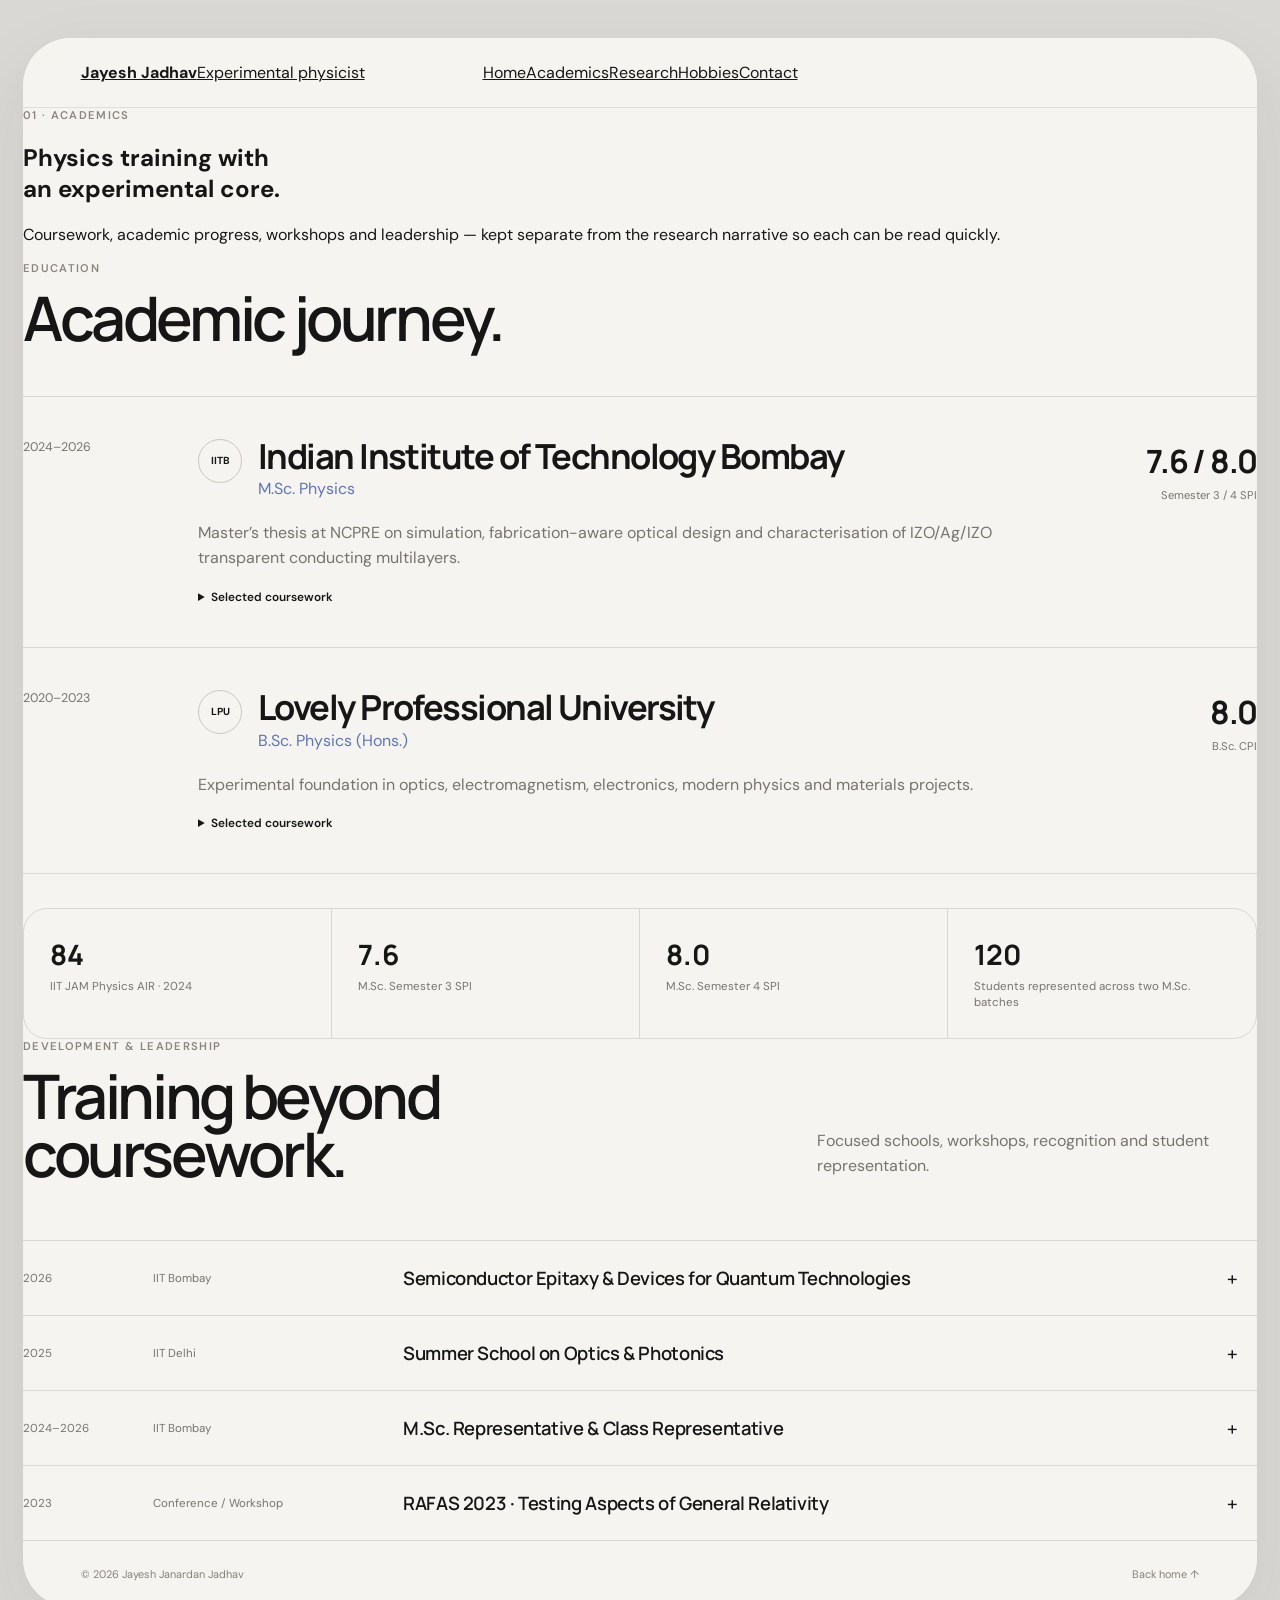
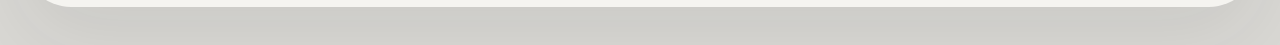
==== academics.html @ e634d238 "Add focused academics page" ====
<!doctype html>
<html lang="en">
<head>
  <meta charset="utf-8" />
  <meta name="viewport" content="width=device-width,initial-scale=1" />
  <meta name="description" content="Academic background, coursework, achievements and training of Jayesh Jadhav." />
  <meta name="theme-color" content="#f3f1ec" />
  <title>Jayesh Jadhav — Academics</title>
  <link rel="preconnect" href="https://fonts.googleapis.com">
  <link rel="preconnect" href="https://fonts.gstatic.com" crossorigin>
  <link href="https://fonts.googleapis.com/css2?family=DM+Sans:wght@400;500;600&family=Manrope:wght@400;500;600;700&display=swap" rel="stylesheet">
  <link rel="stylesheet" href="style.css" />
  <script defer src="app.js"></script>
</head>
<body>
<div class="page-shell inner-shell">
  <header class="topbar">
    <a class="brand-mini" href="index.html"><strong>Jayesh Jadhav</strong><span>Experimental physicist</span></a>
    <nav class="page-nav" aria-label="Portfolio sections">
      <a class="nav-pill" href="index.html">Home</a><a class="nav-pill active" href="academics.html">Academics</a><a class="nav-pill" href="research.html">Research</a><a class="nav-pill" href="hobbies.html">Hobbies</a><a class="nav-pill" href="contact.html">Contact</a>
    </nav>
  </header>

  <main>
    <section class="page-intro reveal">
      <p class="eyebrow">01 · Academics</p>
      <h1>Physics training with<br>an experimental core.</h1>
      <p>Coursework, academic progress, workshops and leadership — kept separate from the research narrative so each can be read quickly.</p>
    </section>

    <section class="content-section reveal">
      <div class="section-heading compact"><div><p class="eyebrow">Education</p><h2>Academic journey.</h2></div></div>
      <div class="education-list">
        <article class="edu-item">
          <div class="edu-year">2024–2026</div>
          <div class="edu-main">
            <div class="institution-line"><span class="institution-mark">IITB</span><div><h3>Indian Institute of Technology Bombay</h3><p>M.Sc. Physics</p></div></div>
            <p class="edu-note">Master’s thesis at NCPRE on simulation, fabrication-aware optical design and characterisation of IZO/Ag/IZO transparent conducting multilayers.</p>
            <details><summary>Selected coursework</summary><div class="details-body">Light–Matter Interaction (Quantum Optics) · Photonics &amp; Engineering · Ultrafast Sciences · Introduction to Condensed Matter Physics · Electromagnetic Theory I &amp; II · Quantum Mechanics I &amp; II · Statistical Physics · Electronics &amp; Programming Laboratory</div></details>
          </div>
          <div class="edu-metric"><strong>7.6 / 8.0</strong><span>Semester 3 / 4 SPI</span></div>
        </article>
        <article class="edu-item">
          <div class="edu-year">2020–2023</div>
          <div class="edu-main">
            <div class="institution-line"><span class="institution-mark">LPU</span><div><h3>Lovely Professional University</h3><p>B.Sc. Physics (Hons.)</p></div></div>
            <p class="edu-note">Experimental foundation in optics, electromagnetism, electronics, modern physics and materials projects.</p>
            <details><summary>Selected coursework</summary><div class="details-body">Applied Optics · Solid-State Physics · Quantum Mechanics &amp; Applications · Electromagnetic Theory · Analogue &amp; Digital Systems · Nuclear &amp; Particle Physics · Statistical Mechanics · Mathematical Physics I &amp; II</div></details>
          </div>
          <div class="edu-metric"><strong>8.0</strong><span>B.Sc. CPI</span></div>
        </article>
      </div>
      <div class="metric-row">
        <div><strong>84</strong><span>IIT JAM Physics AIR · 2024</span></div>
        <div><strong>7.6</strong><span>M.Sc. Semester 3 SPI</span></div>
        <div><strong>8.0</strong><span>M.Sc. Semester 4 SPI</span></div>
        <div><strong>120</strong><span>Students represented across two M.Sc. batches</span></div>
      </div>
    </section>

    <section class="content-section soft-section reveal">
      <div class="section-heading"><div><p class="eyebrow">Development & leadership</p><h2>Training beyond coursework.</h2></div><p>Focused schools, workshops, recognition and student representation.</p></div>
      <div class="timeline-clean">
        <details><summary><time>2026</time><span>IIT Bombay</span><strong>Semiconductor Epitaxy &amp; Devices for Quantum Technologies</strong><b>+</b></summary><p>Focused exposure to semiconductor epitaxy, device structures and material platforms relevant to emerging quantum technologies.</p></details>
        <details><summary><time>2025</time><span>IIT Delhi</span><strong>Summer School on Optics &amp; Photonics</strong><b>+</b></summary><p>Focused training in optics and photonics, strengthening the connection between thin-film work and broader light–matter interaction.</p></details>
        <details><summary><time>2024–2026</time><span>IIT Bombay</span><strong>M.Sc. Representative &amp; Class Representative</strong><b>+</b></summary><p>Represented two M.Sc. Physics batches, coordinated academic and student matters and supported department-level activities.</p></details>
        <details><summary><time>2023</time><span>Conference / Workshop</span><strong>RAFAS 2023 · Testing Aspects of General Relativity</strong><b>+</b></summary><p>Attended the Fourth International Conference on Recent Advances in Fundamental and Applied Sciences and an IIT Gandhinagar workshop on Testing Aspects of General Relativity.</p></details>
      </div>
    </section>
  </main>
  <footer><span>© <span data-year></span> Jayesh Janardan Jadhav</span><a href="index.html">Back home ↑</a></footer>
</div>
</body>
</html>
---- style.css ----
:root{
  --bg:#d9d8d4;
  --paper:#f5f4f0;
  --paper-2:#efeee9;
  --ink:#161616;
  --muted:#77746e;
  --line:#d9d7d1;
  --soft:#e9e7e1;
  --accent:#dfe6df;
  --radius:34px;
  --shadow:0 30px 80px rgba(35,35,35,.08);
  --pad:clamp(22px,4.5vw,70px);
}
*{box-sizing:border-box}
html{scroll-behavior:smooth;background:var(--bg)}
body{margin:0;background:var(--bg);color:var(--ink);font-family:"DM Sans",Arial,sans-serif;-webkit-font-smoothing:antialiased;text-rendering:optimizeLegibility}
a{color:inherit}
img{max-width:100%}
button,a,summary{-webkit-tap-highlight-color:transparent}
.skip-link{position:fixed;left:12px;top:-60px;z-index:99;padding:10px 14px;border-radius:12px;background:#111;color:#fff;text-decoration:none}.skip-link:focus{top:12px}
.page-shell{width:min(1450px,calc(100% - 46px));margin:38px auto;background:var(--paper);border-radius:48px;overflow:hidden;box-shadow:var(--shadow)}
.topbar{position:sticky;top:0;z-index:20;display:grid;grid-template-columns:1fr auto 1fr;align-items:center;gap:20px;padding:24px var(--pad);background:rgba(245,244,240,.9);backdrop-filter:blur(18px);border-bottom:1px solid rgba(217,215,209,.75)}
.contact-mini{font-size:.76rem;text-decoration:none;color:#55514d}.top-actions{display:flex;gap:8px}.pill{display:inline-flex;min-height:34px;align-items:center;padding:0 14px;border:1px solid var(--line);border-radius:999px;background:#fff;text-decoration:none;font-size:.72rem;font-weight:600}.pill-dark{background:#1b1b1b;color:#fff;border-color:#1b1b1b}.social-nav{justify-self:end;display:flex;gap:8px;align-items:center;font-size:.72rem}.social-nav a{text-decoration:none}.social-nav span{color:#aaa}
.section-card{margin:0 0 28px;background:var(--paper-2);border-radius:0 0 42px 42px}.hero{min-height:620px;display:grid;place-items:center;padding:90px var(--pad) 105px;border-radius:0 0 42px 42px;background:linear-gradient(180deg,#f5f4f0 0%,#efeee9 100%)}.hero-inner{max-width:860px;text-align:center}.avatar-wrap{position:relative;width:max-content;margin:0 auto 22px}.avatar{width:78px;height:78px;border-radius:50%;object-fit:cover;filter:grayscale(1);border:6px solid rgba(255,255,255,.85);box-shadow:0 12px 30px rgba(0,0,0,.08)}.status-chip{position:absolute;left:56px;top:32px;white-space:nowrap;padding:8px 12px;border-radius:999px;background:#fff;box-shadow:0 8px 26px rgba(0,0,0,.06);font-size:.67rem;font-weight:600}.status-chip i{display:inline-block;width:6px;height:6px;margin-left:5px;border-radius:50%;background:#8ca284}.eyebrow{margin:0 0 14px;font-size:.7rem;letter-spacing:.12em;text-transform:uppercase;color:#8a867f;font-weight:600}.hero h1,.section-heading h2,.contact-inner h2,.intro-block h2,.education-section h2,.toolkit h2{margin:0;font-family:"Manrope",sans-serif;font-weight:600;letter-spacing:-.055em;line-height:.96}.hero h1{font-size:clamp(3rem,6.7vw,6.9rem)}.hero-copy{max-width:680px;margin:26px auto 0;color:#6c6963;font-size:clamp(1rem,1.55vw,1.28rem);line-height:1.55}.hero-cta,.contact-buttons{display:flex;justify-content:center;flex-wrap:wrap;gap:10px;margin-top:34px}.cta{display:inline-flex;gap:18px;align-items:center;min-height:48px;padding:0 20px;border:1px solid var(--line);border-radius:999px;background:#fff;text-decoration:none;font-size:.78rem;font-weight:600;transition:transform .2s ease,background .2s ease}.cta:hover{transform:translateY(-2px)}.cta-dark{background:#181818;color:#fff;border-color:#181818}.cta span{font-size:1rem}
.affiliation-strip{display:grid;grid-template-columns:repeat(5,1fr);align-items:center;gap:18px;padding:34px var(--pad);border-bottom:1px solid var(--line);font-family:"Manrope",sans-serif;font-size:.72rem;font-weight:700;letter-spacing:.04em;text-align:center;color:#5d5a55}.affiliation-strip span{padding:12px 8px;border-right:1px solid var(--line)}.affiliation-strip span:last-child{border-right:0}
.intro-block,.education-section,.development-section,.life-section{padding:110px var(--pad)}.intro-block{text-align:center}.intro-block h2,.education-section h2,.toolkit h2{font-size:clamp(2rem,4.2vw,4.5rem)}.capability-grid{display:grid;grid-template-columns:repeat(4,1fr);gap:34px;margin-top:72px;text-align:left}.capability-grid article{padding-top:18px;border-top:1px solid var(--line)}.line-icon,.life-icon{display:grid;width:34px;height:34px;place-items:center;margin-bottom:24px;border:1px solid #cfcac2;border-radius:10px;font-size:1rem}.capability-grid h3,.life-grid h3,.tool-grid h3{margin:0 0 10px;font-size:.92rem}.capability-grid p,.life-grid p,.tool-grid p{margin:0;color:var(--muted);font-size:.84rem;line-height:1.55}
.research-section,.projects-section,.toolkit,.contact-section{padding:95px var(--pad);border-radius:42px;background:#ecebe6}.section-heading{display:grid;grid-template-columns:1.25fr .75fr;gap:60px;align-items:end;margin-bottom:56px}.section-heading.compact{grid-template-columns:1fr;margin-bottom:48px}.section-heading h2,.contact-inner h2{font-size:clamp(2.25rem,4.8vw,5rem)}.section-heading>p{max-width:500px;margin:0 0 6px;color:var(--muted);line-height:1.55}.research-grid{display:grid;grid-template-columns:repeat(2,1fr);gap:16px}.research-card{display:flex;min-height:360px;flex-direction:column;overflow:hidden;border:1px solid #d7d4cd;border-radius:26px;background:#f6f5f1}.research-card.featured{grid-row:span 2}.card-topline{display:flex;justify-content:space-between;gap:20px;padding:18px 22px;border-bottom:1px solid var(--line);color:#8d8880;font-size:.67rem;text-transform:uppercase;letter-spacing:.08em}.research-body{padding:28px}.research-body h3{margin:0 0 16px;font-family:"Manrope",sans-serif;font-size:clamp(1.5rem,2.5vw,2.6rem);line-height:1.03;letter-spacing:-.045em}.research-body>p:not(.eyebrow){margin:0;color:var(--muted);line-height:1.6;font-size:.9rem}.tags{display:flex;flex-wrap:wrap;gap:7px;margin-top:22px}.tags span{padding:7px 10px;border:1px solid #d6d3cc;border-radius:999px;background:#fff;font-size:.67rem;color:#6f6b65}.card-links{display:flex;gap:18px;margin-top:24px}.card-links a{font-size:.74rem;font-weight:600;text-decoration:none;border-bottom:1px solid #bbb;padding-bottom:2px}.research-visual{position:relative;height:280px;background:linear-gradient(135deg,#d5ded8,#d7dfeb 55%,#ebe1d8);overflow:hidden}.optic-visual i{position:absolute;left:7%;right:7%;height:1px;background:#fff;transform-origin:left center}.optic-visual i:nth-child(1){top:34%;transform:rotate(6deg)}.optic-visual i:nth-child(2){top:42%;transform:rotate(2deg)}.optic-visual i:nth-child(3){top:50%;transform:rotate(-3deg)}.optic-visual b{position:absolute;left:54%;top:16%;width:1px;height:68%;background:rgba(255,255,255,.85);box-shadow:8px 0 0 rgba(255,255,255,.55),16px 0 0 rgba(255,255,255,.35)}
.education-list{border-top:1px solid var(--line)}.edu-item{display:grid;grid-template-columns:140px 1fr 190px;gap:35px;padding:42px 0;border-bottom:1px solid var(--line);align-items:start}.edu-year{font-size:.78rem;color:var(--muted)}.institution-line{display:flex;gap:16px;align-items:flex-start}.institution-mark{display:grid;width:44px;height:44px;place-items:center;border:1px solid #cbc8c1;border-radius:50%;font-size:.64rem;font-weight:700}.institution-line h3{margin:0 0 5px;font-family:"Manrope",sans-serif;font-size:clamp(1.45rem,2.7vw,2.8rem);letter-spacing:-.045em;line-height:1}.institution-line p{margin:0;color:#6075b8;font-size:1rem}.edu-note{margin:22px 0 0;color:var(--muted);line-height:1.55}.edu-main details{margin-top:18px}.edu-main summary{cursor:pointer;font-size:.74rem;font-weight:600}.details-body{padding:12px 0 0;color:var(--muted);font-size:.78rem;line-height:1.6}.edu-metric{text-align:right}.edu-metric strong{display:block;font-family:"Manrope",sans-serif;font-size:2rem;letter-spacing:-.04em}.edu-metric span{font-size:.7rem;color:var(--muted)}.metric-row{display:grid;grid-template-columns:repeat(4,1fr);margin-top:34px;border:1px solid var(--line);border-radius:24px;overflow:hidden}.metric-row div{padding:26px;border-right:1px solid var(--line)}.metric-row div:last-child{border-right:0}.metric-row strong{display:block;font-family:"Manrope",sans-serif;font-size:1.75rem}.metric-row span{display:block;margin-top:6px;color:var(--muted);font-size:.72rem;line-height:1.4}
.project-grid{display:grid;grid-template-columns:repeat(3,1fr);gap:14px}.project-card{min-height:260px;display:flex;flex-direction:column;justify-content:flex-end;overflow:hidden;border:1px solid #d7d4cd;border-radius:24px;background:#f7f6f2}.project-card img{width:100%;height:210px;object-fit:cover;filter:saturate(.78) contrast(.96)}.project-card>div{padding:22px}.project-card span{font-size:.64rem;letter-spacing:.08em;text-transform:uppercase;color:#7888bd}.project-card h3{margin:9px 0 10px;font-family:"Manrope",sans-serif;font-size:1.35rem;line-height:1.05;letter-spacing:-.035em}.project-card p{margin:0;color:var(--muted);font-size:.78rem;line-height:1.5}
.timeline-clean{border-top:1px solid var(--line)}.timeline-clean details{border-bottom:1px solid var(--line)}.timeline-clean summary{display:grid;grid-template-columns:110px 230px 1fr 30px;gap:20px;align-items:center;padding:24px 0;cursor:pointer;list-style:none}.timeline-clean summary::-webkit-details-marker{display:none}.timeline-clean time,.timeline-clean span{font-size:.72rem;color:var(--muted)}.timeline-clean strong{font-family:"Manrope",sans-serif;font-size:1.15rem;font-weight:600;letter-spacing:-.02em}.timeline-clean b{font-size:1.2rem;font-weight:400}.timeline-clean details[open] b{transform:rotate(45deg)}.timeline-clean details>p{max-width:780px;margin:0 0 24px 360px;color:var(--muted);font-size:.84rem;line-height:1.55}
.tool-grid{display:grid;grid-template-columns:repeat(4,1fr);border:1px solid #d7d4cd;border-radius:24px;overflow:hidden;background:#f6f5f1}.tool-grid>div{padding:28px;border-right:1px solid var(--line)}.tool-grid>div:last-child{border-right:0}.tool-grid>div>span{display:block;margin-bottom:38px;font-size:.68rem;color:#8c88bd}.life-grid{display:grid;grid-template-columns:repeat(4,1fr);gap:14px;margin-top:45px}.life-grid article{padding:24px;border:1px solid var(--line);border-radius:22px;background:#f7f6f2}.photo-strip{display:grid;grid-template-columns:repeat(4,1fr);gap:10px;margin-top:20px}.photo-strip img{width:100%;height:230px;object-fit:cover;border-radius:18px;filter:saturate(.84)}
.contact-section{text-align:center}.contact-inner{max-width:800px;margin:auto}.contact-symbol{display:grid;width:62px;height:62px;margin:0 auto 24px;place-items:center;border-radius:50%;background:#fff;border:1px solid var(--line);font-size:1.3rem}.contact-inner>p:not(.eyebrow){max-width:620px;margin:24px auto 0;color:var(--muted);line-height:1.55}
footer{display:flex;justify-content:space-between;gap:20px;padding:26px var(--pad);font-size:.68rem;color:#85817a}footer nav{display:flex;gap:8px}footer a{text-decoration:none}
.reveal{opacity:0;transform:translateY(14px);transition:opacity .65s ease,transform .65s cubic-bezier(.2,.7,.2,1)}.reveal.visible{opacity:1;transform:none}
@media(max-width:980px){.page-shell{width:min(100% - 22px,1450px);margin:12px auto;border-radius:30px}.topbar{grid-template-columns:1fr auto}.social-nav{display:none}.contact-mini{font-size:.68rem}.hero{min-height:540px}.affiliation-strip{grid-template-columns:repeat(3,1fr)}.affiliation-strip span{border:0}.capability-grid,.tool-grid,.life-grid{grid-template-columns:repeat(2,1fr)}.research-grid{grid-template-columns:1fr}.research-card.featured{grid-row:auto}.edu-item{grid-template-columns:100px 1fr}.edu-metric{grid-column:2;text-align:left}.metric-row{grid-template-columns:repeat(2,1fr)}.metric-row div:nth-child(2){border-right:0}.project-grid{grid-template-columns:repeat(2,1fr)}.timeline-clean summary{grid-template-columns:90px 170px 1fr 24px}.timeline-clean details>p{margin-left:280px}.photo-strip{grid-template-columns:repeat(2,1fr)}}
@media(max-width:680px){:root{--pad:20px}.page-shell{width:calc(100% - 12px);margin:6px auto;border-radius:24px}.topbar{position:relative;padding:16px 18px}.contact-mini{max-width:135px;overflow:hidden;text-overflow:ellipsis;white-space:nowrap}.pill{min-height:32px;padding:0 12px}.hero{min-height:auto;padding:72px 20px 76px}.status-chip{left:50px}.hero h1{font-size:clamp(2.75rem,13vw,4.8rem)}.hero-copy{font-size:.96rem}.affiliation-strip{grid-template-columns:1fr 1fr;padding:24px 18px}.affiliation-strip span{font-size:.62rem}.intro-block,.education-section,.development-section,.life-section,.research-section,.projects-section,.toolkit,.contact-section{padding:72px 20px}.section-heading{grid-template-columns:1fr;gap:18px;margin-bottom:38px}.section-heading>p{font-size:.86rem}.capability-grid,.life-grid,.tool-grid{grid-template-columns:1fr;gap:16px;margin-top:42px}.capability-grid article{padding:20px;border:1px solid var(--line);border-radius:20px}.research-card{min-height:0}.research-visual{height:210px}.edu-item{grid-template-columns:1fr;gap:15px;padding:30px 0}.edu-metric{grid-column:auto}.metric-row{grid-template-columns:1fr}.metric-row div{border-right:0;border-bottom:1px solid var(--line)}.metric-row div:last-child{border-bottom:0}.project-grid{grid-template-columns:1fr}.project-card{min-height:0}.timeline-clean summary{grid-template-columns:70px 1fr 24px;gap:10px}.timeline-clean summary span{grid-column:2}.timeline-clean summary strong{grid-column:2}.timeline-clean summary b{grid-column:3;grid-row:1/4}.timeline-clean details>p{margin:0 0 22px 80px}.tool-grid{border-radius:20px}.tool-grid>div{border-right:0;border-bottom:1px solid var(--line)}.tool-grid>div:last-child{border-bottom:0}.photo-strip{display:flex;overflow-x:auto;scroll-snap-type:x mandatory;padding-bottom:4px}.photo-strip img{flex:0 0 78vw;height:330px;scroll-snap-align:start}footer{flex-direction:column}}
@media(prefers-reduced-motion:reduce){html{scroll-behavior:auto}.reveal{opacity:1;transform:none;transition:none}.cta{transition:none}}
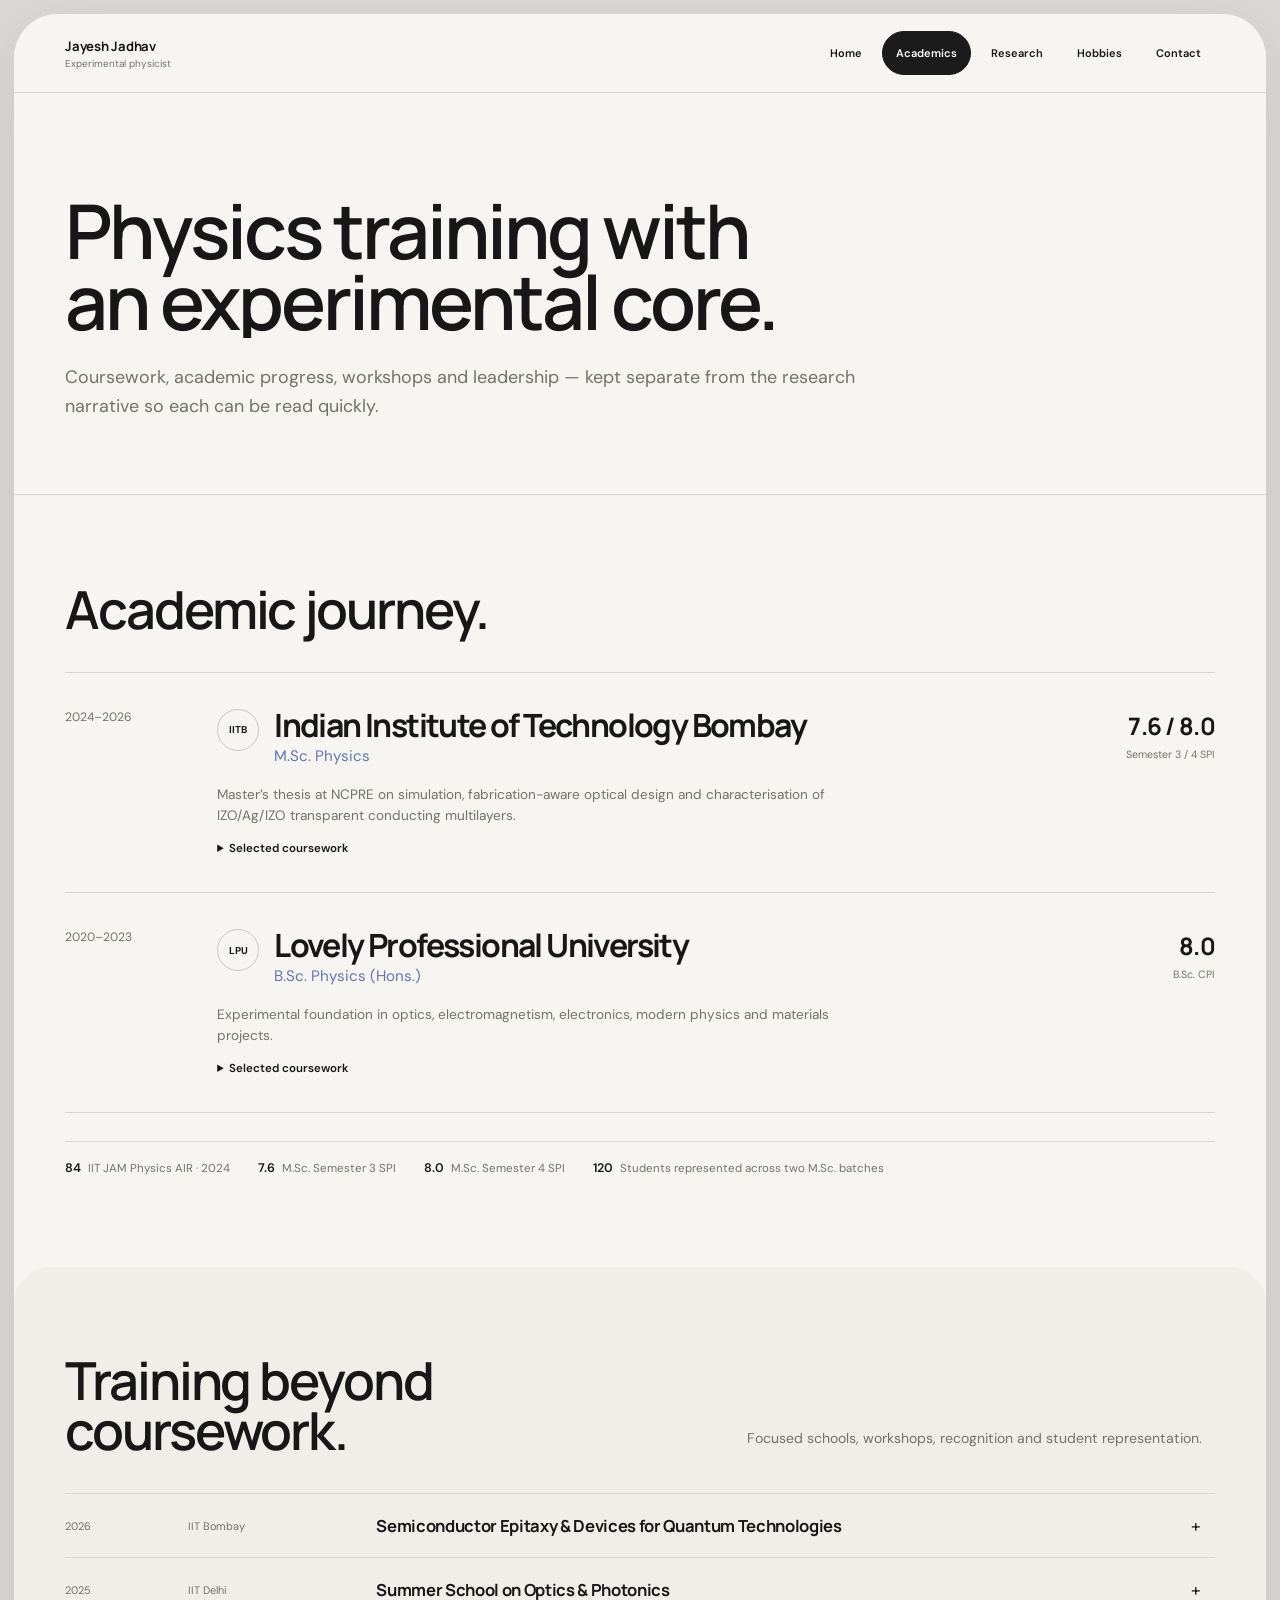
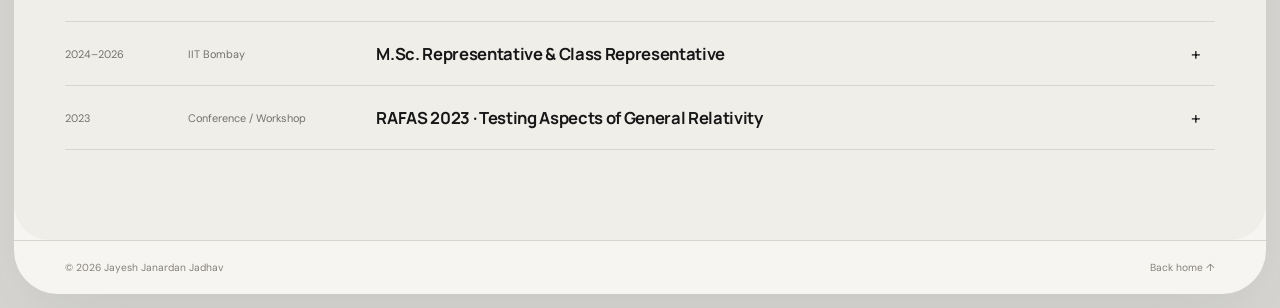
==== commit 018c5f03: "Polish academics hierarchy, navigation and evidence layout" ====
--- a/academics.html
+++ b/academics.html
@@ -10,31 +10,32 @@
   <link rel="preconnect" href="https://fonts.gstatic.com" crossorigin>
   <link href="https://fonts.googleapis.com/css2?family=DM+Sans:wght@400;500;600&family=Manrope:wght@400;500;600;700&display=swap" rel="stylesheet">
   <link rel="stylesheet" href="style.css" />
+  <link rel="stylesheet" href="impeccable-polish.css" />
   <script defer src="app.js"></script>
 </head>
 <body>
+<a class="skip-link" href="#main">Skip to content</a>
 <div class="page-shell inner-shell">
   <header class="topbar">
     <a class="brand-mini" href="index.html"><strong>Jayesh Jadhav</strong><span>Experimental physicist</span></a>
     <nav class="page-nav" aria-label="Portfolio sections">
-      <a class="nav-pill" href="index.html">Home</a><a class="nav-pill active" href="academics.html">Academics</a><a class="nav-pill" href="research.html">Research</a><a class="nav-pill" href="hobbies.html">Hobbies</a><a class="nav-pill" href="contact.html">Contact</a>
+      <a class="nav-pill" href="index.html">Home</a><a class="nav-pill active" aria-current="page" href="academics.html">Academics</a><a class="nav-pill" href="research.html">Research</a><a class="nav-pill" href="hobbies.html">Hobbies</a><a class="nav-pill" href="contact.html">Contact</a>
     </nav>
   </header>
 
-  <main>
+  <main id="main">
     <section class="page-intro reveal">
-      <p class="eyebrow">01 · Academics</p>
       <h1>Physics training with<br>an experimental core.</h1>
       <p>Coursework, academic progress, workshops and leadership — kept separate from the research narrative so each can be read quickly.</p>
     </section>
 
     <section class="content-section reveal">
-      <div class="section-heading compact"><div><p class="eyebrow">Education</p><h2>Academic journey.</h2></div></div>
+      <div class="section-heading compact"><div><h2>Academic journey.</h2></div></div>
       <div class="education-list">
         <article class="edu-item">
           <div class="edu-year">2024–2026</div>
           <div class="edu-main">
-            <div class="institution-line"><span class="institution-mark">IITB</span><div><h3>Indian Institute of Technology Bombay</h3><p>M.Sc. Physics</p></div></div>
+            <div class="institution-line"><span class="institution-mark" aria-hidden="true">IITB</span><div><h3>Indian Institute of Technology Bombay</h3><p>M.Sc. Physics</p></div></div>
             <p class="edu-note">Master’s thesis at NCPRE on simulation, fabrication-aware optical design and characterisation of IZO/Ag/IZO transparent conducting multilayers.</p>
             <details><summary>Selected coursework</summary><div class="details-body">Light–Matter Interaction (Quantum Optics) · Photonics &amp; Engineering · Ultrafast Sciences · Introduction to Condensed Matter Physics · Electromagnetic Theory I &amp; II · Quantum Mechanics I &amp; II · Statistical Physics · Electronics &amp; Programming Laboratory</div></details>
           </div>
@@ -43,14 +44,14 @@
         <article class="edu-item">
           <div class="edu-year">2020–2023</div>
           <div class="edu-main">
-            <div class="institution-line"><span class="institution-mark">LPU</span><div><h3>Lovely Professional University</h3><p>B.Sc. Physics (Hons.)</p></div></div>
+            <div class="institution-line"><span class="institution-mark" aria-hidden="true">LPU</span><div><h3>Lovely Professional University</h3><p>B.Sc. Physics (Hons.)</p></div></div>
             <p class="edu-note">Experimental foundation in optics, electromagnetism, electronics, modern physics and materials projects.</p>
-            <details><summary>Selected coursework</summary><div class="details-body">Applied Optics · Solid-State Physics · Quantum Mechanics &amp; Applications · Electromagnetic Theory · Analogue &amp; Digital Systems · Nuclear &amp; Particle Physics · Statistical Mechanics · Mathematical Physics I &amp; II</div></details>
+            <details><summary>Selected coursework</summary><div class="details-body">Applied Optics · Solid-State Physics · Quantum Mechanics &amp; Applications · Electromagnetic Theory · Analogue &amp Digital Systems · Nuclear &amp; Particle Physics · Statistical Mechanics · Mathematical Physics I &amp; II</div></details>
           </div>
           <div class="edu-metric"><strong>8.0</strong><span>B.Sc. CPI</span></div>
         </article>
       </div>
-      <div class="metric-row">
+      <div class="metric-row" aria-label="Academic highlights">
         <div><strong>84</strong><span>IIT JAM Physics AIR · 2024</span></div>
         <div><strong>7.6</strong><span>M.Sc. Semester 3 SPI</span></div>
         <div><strong>8.0</strong><span>M.Sc. Semester 4 SPI</span></div>
@@ -59,12 +60,12 @@
     </section>
 
     <section class="content-section soft-section reveal">
-      <div class="section-heading"><div><p class="eyebrow">Development & leadership</p><h2>Training beyond coursework.</h2></div><p>Focused schools, workshops, recognition and student representation.</p></div>
+      <div class="section-heading"><div><h2>Training beyond coursework.</h2></div><p>Focused schools, workshops, recognition and student representation.</p></div>
       <div class="timeline-clean">
-        <details><summary><time>2026</time><span>IIT Bombay</span><strong>Semiconductor Epitaxy &amp; Devices for Quantum Technologies</strong><b>+</b></summary><p>Focused exposure to semiconductor epitaxy, device structures and material platforms relevant to emerging quantum technologies.</p></details>
-        <details><summary><time>2025</time><span>IIT Delhi</span><strong>Summer School on Optics &amp; Photonics</strong><b>+</b></summary><p>Focused training in optics and photonics, strengthening the connection between thin-film work and broader light–matter interaction.</p></details>
-        <details><summary><time>2024–2026</time><span>IIT Bombay</span><strong>M.Sc. Representative &amp; Class Representative</strong><b>+</b></summary><p>Represented two M.Sc. Physics batches, coordinated academic and student matters and supported department-level activities.</p></details>
-        <details><summary><time>2023</time><span>Conference / Workshop</span><strong>RAFAS 2023 · Testing Aspects of General Relativity</strong><b>+</b></summary><p>Attended the Fourth International Conference on Recent Advances in Fundamental and Applied Sciences and an IIT Gandhinagar workshop on Testing Aspects of General Relativity.</p></details>
+        <details><summary><time>2026</time><span>IIT Bombay</span><strong>Semiconductor Epitaxy &amp; Devices for Quantum Technologies</strong><b aria-hidden="true">+</b></summary><p>Focused exposure to semiconductor epitaxy, device structures and material platforms relevant to emerging quantum technologies.</p></details>
+        <details><summary><time>2025</time><span>IIT Delhi</span><strong>Summer School on Optics &amp; Photonics</strong><b aria-hidden="true">+</b></summary><p>Focused training in optics and photonics, strengthening the connection between thin-film work and broader light–matter interaction.</p></details>
+        <details><summary><time>2024–2026</time><span>IIT Bombay</span><strong>M.Sc. Representative &amp; Class Representative</strong><b aria-hidden="true">+</b></summary><p>Represented two M.Sc. Physics batches, coordinated academic and student matters and supported department-level activities.</p></details>
+        <details><summary><time>2023</time><span>Conference / Workshop</span><strong>RAFAS 2023 · Testing Aspects of General Relativity</strong><b aria-hidden="true">+</b></summary><p>Attended the Fourth International Conference on Recent Advances in Fundamental and Applied Sciences and an IIT Gandhinagar workshop on Testing Aspects of General Relativity.</p></details>
       </div>
     </section>
   </main>
--- a/style.css
+++ b/style.css
@@ -1,37 +1,69 @@
 :root{
   --bg:#d9d8d4;
-  --paper:#f5f4f0;
+  --paper:#f6f5f1;
   --paper-2:#efeee9;
-  --ink:#161616;
-  --muted:#77746e;
-  --line:#d9d7d1;
-  --soft:#e9e7e1;
-  --accent:#dfe6df;
-  --radius:34px;
-  --shadow:0 30px 80px rgba(35,35,35,.08);
-  --pad:clamp(22px,4.5vw,70px);
+  --ink:#171717;
+  --muted:#74716b;
+  --line:#d8d5ce;
+  --blue:#6476af;
+  --green:#91a58d;
+  --shadow:0 30px 85px rgba(35,35,35,.09);
+  --pad:clamp(22px,4vw,62px);
 }
 *{box-sizing:border-box}
-html{scroll-behavior:smooth;background:var(--bg)}
+html{background:var(--bg);scroll-behavior:smooth}
 body{margin:0;background:var(--bg);color:var(--ink);font-family:"DM Sans",Arial,sans-serif;-webkit-font-smoothing:antialiased;text-rendering:optimizeLegibility}
-a{color:inherit}
-img{max-width:100%}
-button,a,summary{-webkit-tap-highlight-color:transparent}
-.skip-link{position:fixed;left:12px;top:-60px;z-index:99;padding:10px 14px;border-radius:12px;background:#111;color:#fff;text-decoration:none}.skip-link:focus{top:12px}
-.page-shell{width:min(1450px,calc(100% - 46px));margin:38px auto;background:var(--paper);border-radius:48px;overflow:hidden;box-shadow:var(--shadow)}
-.topbar{position:sticky;top:0;z-index:20;display:grid;grid-template-columns:1fr auto 1fr;align-items:center;gap:20px;padding:24px var(--pad);background:rgba(245,244,240,.9);backdrop-filter:blur(18px);border-bottom:1px solid rgba(217,215,209,.75)}
-.contact-mini{font-size:.76rem;text-decoration:none;color:#55514d}.top-actions{display:flex;gap:8px}.pill{display:inline-flex;min-height:34px;align-items:center;padding:0 14px;border:1px solid var(--line);border-radius:999px;background:#fff;text-decoration:none;font-size:.72rem;font-weight:600}.pill-dark{background:#1b1b1b;color:#fff;border-color:#1b1b1b}.social-nav{justify-self:end;display:flex;gap:8px;align-items:center;font-size:.72rem}.social-nav a{text-decoration:none}.social-nav span{color:#aaa}
-.section-card{margin:0 0 28px;background:var(--paper-2);border-radius:0 0 42px 42px}.hero{min-height:620px;display:grid;place-items:center;padding:90px var(--pad) 105px;border-radius:0 0 42px 42px;background:linear-gradient(180deg,#f5f4f0 0%,#efeee9 100%)}.hero-inner{max-width:860px;text-align:center}.avatar-wrap{position:relative;width:max-content;margin:0 auto 22px}.avatar{width:78px;height:78px;border-radius:50%;object-fit:cover;filter:grayscale(1);border:6px solid rgba(255,255,255,.85);box-shadow:0 12px 30px rgba(0,0,0,.08)}.status-chip{position:absolute;left:56px;top:32px;white-space:nowrap;padding:8px 12px;border-radius:999px;background:#fff;box-shadow:0 8px 26px rgba(0,0,0,.06);font-size:.67rem;font-weight:600}.status-chip i{display:inline-block;width:6px;height:6px;margin-left:5px;border-radius:50%;background:#8ca284}.eyebrow{margin:0 0 14px;font-size:.7rem;letter-spacing:.12em;text-transform:uppercase;color:#8a867f;font-weight:600}.hero h1,.section-heading h2,.contact-inner h2,.intro-block h2,.education-section h2,.toolkit h2{margin:0;font-family:"Manrope",sans-serif;font-weight:600;letter-spacing:-.055em;line-height:.96}.hero h1{font-size:clamp(3rem,6.7vw,6.9rem)}.hero-copy{max-width:680px;margin:26px auto 0;color:#6c6963;font-size:clamp(1rem,1.55vw,1.28rem);line-height:1.55}.hero-cta,.contact-buttons{display:flex;justify-content:center;flex-wrap:wrap;gap:10px;margin-top:34px}.cta{display:inline-flex;gap:18px;align-items:center;min-height:48px;padding:0 20px;border:1px solid var(--line);border-radius:999px;background:#fff;text-decoration:none;font-size:.78rem;font-weight:600;transition:transform .2s ease,background .2s ease}.cta:hover{transform:translateY(-2px)}.cta-dark{background:#181818;color:#fff;border-color:#181818}.cta span{font-size:1rem}
-.affiliation-strip{display:grid;grid-template-columns:repeat(5,1fr);align-items:center;gap:18px;padding:34px var(--pad);border-bottom:1px solid var(--line);font-family:"Manrope",sans-serif;font-size:.72rem;font-weight:700;letter-spacing:.04em;text-align:center;color:#5d5a55}.affiliation-strip span{padding:12px 8px;border-right:1px solid var(--line)}.affiliation-strip span:last-child{border-right:0}
-.intro-block,.education-section,.development-section,.life-section{padding:110px var(--pad)}.intro-block{text-align:center}.intro-block h2,.education-section h2,.toolkit h2{font-size:clamp(2rem,4.2vw,4.5rem)}.capability-grid{display:grid;grid-template-columns:repeat(4,1fr);gap:34px;margin-top:72px;text-align:left}.capability-grid article{padding-top:18px;border-top:1px solid var(--line)}.line-icon,.life-icon{display:grid;width:34px;height:34px;place-items:center;margin-bottom:24px;border:1px solid #cfcac2;border-radius:10px;font-size:1rem}.capability-grid h3,.life-grid h3,.tool-grid h3{margin:0 0 10px;font-size:.92rem}.capability-grid p,.life-grid p,.tool-grid p{margin:0;color:var(--muted);font-size:.84rem;line-height:1.55}
-.research-section,.projects-section,.toolkit,.contact-section{padding:95px var(--pad);border-radius:42px;background:#ecebe6}.section-heading{display:grid;grid-template-columns:1.25fr .75fr;gap:60px;align-items:end;margin-bottom:56px}.section-heading.compact{grid-template-columns:1fr;margin-bottom:48px}.section-heading h2,.contact-inner h2{font-size:clamp(2.25rem,4.8vw,5rem)}.section-heading>p{max-width:500px;margin:0 0 6px;color:var(--muted);line-height:1.55}.research-grid{display:grid;grid-template-columns:repeat(2,1fr);gap:16px}.research-card{display:flex;min-height:360px;flex-direction:column;overflow:hidden;border:1px solid #d7d4cd;border-radius:26px;background:#f6f5f1}.research-card.featured{grid-row:span 2}.card-topline{display:flex;justify-content:space-between;gap:20px;padding:18px 22px;border-bottom:1px solid var(--line);color:#8d8880;font-size:.67rem;text-transform:uppercase;letter-spacing:.08em}.research-body{padding:28px}.research-body h3{margin:0 0 16px;font-family:"Manrope",sans-serif;font-size:clamp(1.5rem,2.5vw,2.6rem);line-height:1.03;letter-spacing:-.045em}.research-body>p:not(.eyebrow){margin:0;color:var(--muted);line-height:1.6;font-size:.9rem}.tags{display:flex;flex-wrap:wrap;gap:7px;margin-top:22px}.tags span{padding:7px 10px;border:1px solid #d6d3cc;border-radius:999px;background:#fff;font-size:.67rem;color:#6f6b65}.card-links{display:flex;gap:18px;margin-top:24px}.card-links a{font-size:.74rem;font-weight:600;text-decoration:none;border-bottom:1px solid #bbb;padding-bottom:2px}.research-visual{position:relative;height:280px;background:linear-gradient(135deg,#d5ded8,#d7dfeb 55%,#ebe1d8);overflow:hidden}.optic-visual i{position:absolute;left:7%;right:7%;height:1px;background:#fff;transform-origin:left center}.optic-visual i:nth-child(1){top:34%;transform:rotate(6deg)}.optic-visual i:nth-child(2){top:42%;transform:rotate(2deg)}.optic-visual i:nth-child(3){top:50%;transform:rotate(-3deg)}.optic-visual b{position:absolute;left:54%;top:16%;width:1px;height:68%;background:rgba(255,255,255,.85);box-shadow:8px 0 0 rgba(255,255,255,.55),16px 0 0 rgba(255,255,255,.35)}
-.education-list{border-top:1px solid var(--line)}.edu-item{display:grid;grid-template-columns:140px 1fr 190px;gap:35px;padding:42px 0;border-bottom:1px solid var(--line);align-items:start}.edu-year{font-size:.78rem;color:var(--muted)}.institution-line{display:flex;gap:16px;align-items:flex-start}.institution-mark{display:grid;width:44px;height:44px;place-items:center;border:1px solid #cbc8c1;border-radius:50%;font-size:.64rem;font-weight:700}.institution-line h3{margin:0 0 5px;font-family:"Manrope",sans-serif;font-size:clamp(1.45rem,2.7vw,2.8rem);letter-spacing:-.045em;line-height:1}.institution-line p{margin:0;color:#6075b8;font-size:1rem}.edu-note{margin:22px 0 0;color:var(--muted);line-height:1.55}.edu-main details{margin-top:18px}.edu-main summary{cursor:pointer;font-size:.74rem;font-weight:600}.details-body{padding:12px 0 0;color:var(--muted);font-size:.78rem;line-height:1.6}.edu-metric{text-align:right}.edu-metric strong{display:block;font-family:"Manrope",sans-serif;font-size:2rem;letter-spacing:-.04em}.edu-metric span{font-size:.7rem;color:var(--muted)}.metric-row{display:grid;grid-template-columns:repeat(4,1fr);margin-top:34px;border:1px solid var(--line);border-radius:24px;overflow:hidden}.metric-row div{padding:26px;border-right:1px solid var(--line)}.metric-row div:last-child{border-right:0}.metric-row strong{display:block;font-family:"Manrope",sans-serif;font-size:1.75rem}.metric-row span{display:block;margin-top:6px;color:var(--muted);font-size:.72rem;line-height:1.4}
-.project-grid{display:grid;grid-template-columns:repeat(3,1fr);gap:14px}.project-card{min-height:260px;display:flex;flex-direction:column;justify-content:flex-end;overflow:hidden;border:1px solid #d7d4cd;border-radius:24px;background:#f7f6f2}.project-card img{width:100%;height:210px;object-fit:cover;filter:saturate(.78) contrast(.96)}.project-card>div{padding:22px}.project-card span{font-size:.64rem;letter-spacing:.08em;text-transform:uppercase;color:#7888bd}.project-card h3{margin:9px 0 10px;font-family:"Manrope",sans-serif;font-size:1.35rem;line-height:1.05;letter-spacing:-.035em}.project-card p{margin:0;color:var(--muted);font-size:.78rem;line-height:1.5}
-.timeline-clean{border-top:1px solid var(--line)}.timeline-clean details{border-bottom:1px solid var(--line)}.timeline-clean summary{display:grid;grid-template-columns:110px 230px 1fr 30px;gap:20px;align-items:center;padding:24px 0;cursor:pointer;list-style:none}.timeline-clean summary::-webkit-details-marker{display:none}.timeline-clean time,.timeline-clean span{font-size:.72rem;color:var(--muted)}.timeline-clean strong{font-family:"Manrope",sans-serif;font-size:1.15rem;font-weight:600;letter-spacing:-.02em}.timeline-clean b{font-size:1.2rem;font-weight:400}.timeline-clean details[open] b{transform:rotate(45deg)}.timeline-clean details>p{max-width:780px;margin:0 0 24px 360px;color:var(--muted);font-size:.84rem;line-height:1.55}
-.tool-grid{display:grid;grid-template-columns:repeat(4,1fr);border:1px solid #d7d4cd;border-radius:24px;overflow:hidden;background:#f6f5f1}.tool-grid>div{padding:28px;border-right:1px solid var(--line)}.tool-grid>div:last-child{border-right:0}.tool-grid>div>span{display:block;margin-bottom:38px;font-size:.68rem;color:#8c88bd}.life-grid{display:grid;grid-template-columns:repeat(4,1fr);gap:14px;margin-top:45px}.life-grid article{padding:24px;border:1px solid var(--line);border-radius:22px;background:#f7f6f2}.photo-strip{display:grid;grid-template-columns:repeat(4,1fr);gap:10px;margin-top:20px}.photo-strip img{width:100%;height:230px;object-fit:cover;border-radius:18px;filter:saturate(.84)}
-.contact-section{text-align:center}.contact-inner{max-width:800px;margin:auto}.contact-symbol{display:grid;width:62px;height:62px;margin:0 auto 24px;place-items:center;border-radius:50%;background:#fff;border:1px solid var(--line);font-size:1.3rem}.contact-inner>p:not(.eyebrow){max-width:620px;margin:24px auto 0;color:var(--muted);line-height:1.55}
-footer{display:flex;justify-content:space-between;gap:20px;padding:26px var(--pad);font-size:.68rem;color:#85817a}footer nav{display:flex;gap:8px}footer a{text-decoration:none}
-.reveal{opacity:0;transform:translateY(14px);transition:opacity .65s ease,transform .65s cubic-bezier(.2,.7,.2,1)}.reveal.visible{opacity:1;transform:none}
-@media(max-width:980px){.page-shell{width:min(100% - 22px,1450px);margin:12px auto;border-radius:30px}.topbar{grid-template-columns:1fr auto}.social-nav{display:none}.contact-mini{font-size:.68rem}.hero{min-height:540px}.affiliation-strip{grid-template-columns:repeat(3,1fr)}.affiliation-strip span{border:0}.capability-grid,.tool-grid,.life-grid{grid-template-columns:repeat(2,1fr)}.research-grid{grid-template-columns:1fr}.research-card.featured{grid-row:auto}.edu-item{grid-template-columns:100px 1fr}.edu-metric{grid-column:2;text-align:left}.metric-row{grid-template-columns:repeat(2,1fr)}.metric-row div:nth-child(2){border-right:0}.project-grid{grid-template-columns:repeat(2,1fr)}.timeline-clean summary{grid-template-columns:90px 170px 1fr 24px}.timeline-clean details>p{margin-left:280px}.photo-strip{grid-template-columns:repeat(2,1fr)}}
-@media(max-width:680px){:root{--pad:20px}.page-shell{width:calc(100% - 12px);margin:6px auto;border-radius:24px}.topbar{position:relative;padding:16px 18px}.contact-mini{max-width:135px;overflow:hidden;text-overflow:ellipsis;white-space:nowrap}.pill{min-height:32px;padding:0 12px}.hero{min-height:auto;padding:72px 20px 76px}.status-chip{left:50px}.hero h1{font-size:clamp(2.75rem,13vw,4.8rem)}.hero-copy{font-size:.96rem}.affiliation-strip{grid-template-columns:1fr 1fr;padding:24px 18px}.affiliation-strip span{font-size:.62rem}.intro-block,.education-section,.development-section,.life-section,.research-section,.projects-section,.toolkit,.contact-section{padding:72px 20px}.section-heading{grid-template-columns:1fr;gap:18px;margin-bottom:38px}.section-heading>p{font-size:.86rem}.capability-grid,.life-grid,.tool-grid{grid-template-columns:1fr;gap:16px;margin-top:42px}.capability-grid article{padding:20px;border:1px solid var(--line);border-radius:20px}.research-card{min-height:0}.research-visual{height:210px}.edu-item{grid-template-columns:1fr;gap:15px;padding:30px 0}.edu-metric{grid-column:auto}.metric-row{grid-template-columns:1fr}.metric-row div{border-right:0;border-bottom:1px solid var(--line)}.metric-row div:last-child{border-bottom:0}.project-grid{grid-template-columns:1fr}.project-card{min-height:0}.timeline-clean summary{grid-template-columns:70px 1fr 24px;gap:10px}.timeline-clean summary span{grid-column:2}.timeline-clean summary strong{grid-column:2}.timeline-clean summary b{grid-column:3;grid-row:1/4}.timeline-clean details>p{margin:0 0 22px 80px}.tool-grid{border-radius:20px}.tool-grid>div{border-right:0;border-bottom:1px solid var(--line)}.tool-grid>div:last-child{border-bottom:0}.photo-strip{display:flex;overflow-x:auto;scroll-snap-type:x mandatory;padding-bottom:4px}.photo-strip img{flex:0 0 78vw;height:330px;scroll-snap-align:start}footer{flex-direction:column}}
-@media(prefers-reduced-motion:reduce){html{scroll-behavior:auto}.reveal{opacity:1;transform:none;transition:none}.cta{transition:none}}
+a{color:inherit}img{max-width:100%}button,a,summary{-webkit-tap-highlight-color:transparent}.skip-link{position:fixed;left:12px;top:-60px;z-index:100;padding:10px 14px;border-radius:12px;background:#111;color:#fff;text-decoration:none}.skip-link:focus{top:12px}
+.page-shell{width:min(1460px,calc(100% - 28px));margin:14px auto;background:var(--paper);border-radius:44px;overflow:hidden;box-shadow:var(--shadow)}
+.inner-shell{min-height:calc(100dvh - 28px)}
+.topbar{position:sticky;top:0;z-index:20;display:flex;align-items:center;justify-content:space-between;gap:24px;padding:17px var(--pad);border-bottom:1px solid rgba(216,213,206,.8);background:rgba(246,245,241,.91);backdrop-filter:blur(18px) saturate(140%);-webkit-backdrop-filter:blur(18px) saturate(140%)}
+.home-topbar{display:grid;grid-template-columns:1fr auto 1fr}
+.contact-mini{font-size:.72rem;color:#57534e;text-decoration:none}.top-actions{display:flex;gap:7px}.pill,.nav-pill{display:inline-flex;align-items:center;justify-content:center;min-height:33px;padding:0 13px;border:1px solid var(--line);border-radius:999px;background:#fff;text-decoration:none;font-size:.69rem;font-weight:600;white-space:nowrap;transition:transform .18s ease,background .18s ease,border-color .18s ease}.pill:hover,.nav-pill:hover{transform:translateY(-1px);border-color:#aaa59c}.pill-dark,.nav-pill.active{border-color:#1b1b1b;background:#1b1b1b;color:#fff}.social-nav{justify-self:end;display:flex;align-items:center;gap:7px;font-size:.69rem}.social-nav a{text-decoration:none}.social-nav span{color:#aaa49b}
+.brand-mini{display:flex;flex-direction:column;gap:2px;text-decoration:none}.brand-mini strong{font-family:"Manrope",sans-serif;font-size:.82rem;letter-spacing:-.02em}.brand-mini span{color:var(--muted);font-size:.62rem}.page-nav{display:flex;align-items:center;gap:6px;overflow-x:auto;scrollbar-width:none}.page-nav::-webkit-scrollbar{display:none}
+
+/* One-view home */
+.home-page{overflow:hidden}.home-shell{height:calc(100dvh - 28px);display:grid;grid-template-rows:auto minmax(0,1fr) auto}.home-main{min-height:0;display:grid;grid-template-rows:minmax(0,1fr) auto}.home-hero{min-height:0;display:grid;place-items:center;padding:clamp(22px,4vh,48px) var(--pad) clamp(18px,3vh,34px);background:radial-gradient(circle at 50% 20%,rgba(255,255,255,.92),transparent 34%),linear-gradient(180deg,#f7f6f2,#f1f0eb)}.hero-inner{width:min(920px,100%);text-align:center}.avatar-wrap{position:relative;width:max-content;margin:0 auto clamp(10px,1.6vh,18px)}.avatar{width:clamp(58px,7vh,76px);height:clamp(58px,7vh,76px);border-radius:50%;object-fit:cover;filter:grayscale(1);border:5px solid rgba(255,255,255,.86);box-shadow:0 10px 28px rgba(0,0,0,.08)}.status-chip{position:absolute;left:70%;top:35%;white-space:nowrap;padding:8px 12px;border-radius:999px;background:#fff;box-shadow:0 9px 28px rgba(0,0,0,.06);font-size:.66rem;font-weight:600}.status-chip i{display:inline-block;width:6px;height:6px;margin-left:5px;border-radius:50%;background:var(--green)}.eyebrow{margin:0 0 11px;color:#89857e;font-size:.67rem;font-weight:600;letter-spacing:.13em;text-transform:uppercase}.home-hero h1,.page-intro h1,.section-heading h2,.contact-card-main h1{margin:0;font-family:"Manrope",sans-serif;font-weight:600;letter-spacing:-.06em;line-height:.94}.home-hero h1{font-size:clamp(2.9rem,min(6.9vw,9.8vh),6.5rem)}.hero-copy{max-width:690px;margin:clamp(13px,2vh,20px) auto 0;color:var(--muted);font-size:clamp(.88rem,1.15vw,1.08rem);line-height:1.45}.home-section-nav{display:grid;grid-template-columns:repeat(4,1fr);border-top:1px solid var(--line);background:#faf9f6}.home-section-nav>a{position:relative;display:grid;grid-template-columns:42px 1fr auto;gap:14px;align-items:center;min-height:108px;padding:18px 20px;border-right:1px solid var(--line);text-decoration:none;transition:background .2s ease,transform .2s ease}.home-section-nav>a:last-child{border-right:0}.home-section-nav>a:hover{background:#fff}.section-icon{display:grid;width:38px;height:38px;place-items:center;border:1px solid #cecac2;border-radius:12px;font-family:"Manrope",sans-serif;font-size:1rem}.home-section-nav div{display:flex;min-width:0;flex-direction:column}.home-section-nav small{color:var(--blue);font-size:.59rem;letter-spacing:.08em}.home-section-nav strong{margin-top:3px;font-family:"Manrope",sans-serif;font-size:1rem;letter-spacing:-.03em}.home-section-nav em{margin-top:4px;overflow:hidden;color:var(--muted);font-size:.64rem;font-style:normal;text-overflow:ellipsis;white-space:nowrap}.home-section-nav b{font-weight:400}.home-footer{display:flex;justify-content:space-between;padding:11px var(--pad);border-top:1px solid var(--line);color:#8a867f;font-size:.61rem}
+
+/* Inner page structure */
+.page-intro{padding:clamp(64px,9vw,118px) var(--pad) clamp(54px,7vw,88px);border-bottom:1px solid var(--line)}.page-intro h1{max-width:1000px;font-size:clamp(3rem,6.3vw,6.5rem)}.page-intro>p:last-of-type{max-width:720px;margin:26px 0 0;color:var(--muted);font-size:clamp(.96rem,1.4vw,1.16rem);line-height:1.58}.intro-actions{display:flex;flex-wrap:wrap;gap:9px;margin-top:28px}.cta{display:inline-flex;align-items:center;gap:12px;min-height:44px;padding:0 18px;border:1px solid var(--line);border-radius:999px;background:#fff;text-decoration:none;font-size:.74rem;font-weight:600;transition:transform .18s ease}.cta:hover{transform:translateY(-2px)}.cta-dark{border-color:#191919;background:#191919;color:#fff}.content-section{padding:clamp(68px,8vw,110px) var(--pad)}.soft-section{background:var(--paper-2);border-radius:36px}.section-heading{display:grid;grid-template-columns:minmax(0,1.15fr) minmax(260px,.85fr);gap:50px;align-items:end;margin-bottom:44px}.section-heading.compact{grid-template-columns:1fr}.section-heading h2{font-size:clamp(2.2rem,4.4vw,4.6rem)}.section-heading>p{max-width:480px;margin:0 0 5px;color:var(--muted);font-size:.88rem;line-height:1.55}
+
+/* Education */
+.education-list{border-top:1px solid var(--line)}.edu-item{display:grid;grid-template-columns:120px 1fr 170px;gap:32px;align-items:start;padding:34px 0;border-bottom:1px solid var(--line)}.edu-year{color:var(--muted);font-size:.76rem}.institution-line{display:flex;gap:15px;align-items:flex-start}.institution-mark{display:grid;flex:0 0 42px;width:42px;height:42px;place-items:center;border:1px solid #cac6bf;border-radius:50%;font-size:.62rem;font-weight:700}.institution-line h3{margin:0 0 5px;font-family:"Manrope",sans-serif;font-size:clamp(1.45rem,2.5vw,2.6rem);letter-spacing:-.05em;line-height:1}.institution-line p{margin:0;color:var(--blue);font-size:.95rem}.edu-note{max-width:750px;margin:18px 0 0;color:var(--muted);font-size:.85rem;line-height:1.55}.edu-main details{margin-top:15px}.edu-main summary{cursor:pointer;font-size:.72rem;font-weight:600}.details-body{padding-top:10px;color:var(--muted);font-size:.76rem;line-height:1.6}.edu-metric{text-align:right}.edu-metric strong{display:block;font-family:"Manrope",sans-serif;font-size:1.8rem;letter-spacing:-.045em}.edu-metric span{font-size:.66rem;color:var(--muted)}.metric-row{display:grid;grid-template-columns:repeat(4,1fr);margin-top:28px;border:1px solid var(--line);border-radius:22px;overflow:hidden}.metric-row>div{padding:22px;border-right:1px solid var(--line)}.metric-row>div:last-child{border-right:0}.metric-row strong{display:block;font-family:"Manrope",sans-serif;font-size:1.55rem}.metric-row span{display:block;margin-top:5px;color:var(--muted);font-size:.67rem;line-height:1.4}
+.timeline-clean{border-top:1px solid var(--line)}.timeline-clean details{border-bottom:1px solid var(--line)}.timeline-clean summary{display:grid;grid-template-columns:105px 170px 1fr 24px;gap:18px;align-items:center;padding:20px 0;cursor:pointer;list-style:none}.timeline-clean summary::-webkit-details-marker{display:none}.timeline-clean time,.timeline-clean span{color:var(--muted);font-size:.68rem}.timeline-clean strong{font-family:"Manrope",sans-serif;font-size:1.04rem;letter-spacing:-.02em}.timeline-clean b{font-size:1.1rem;font-weight:400;transition:transform .2s ease}.timeline-clean details[open] b{transform:rotate(45deg)}.timeline-clean details>p{max-width:720px;margin:0 0 20px 293px;color:var(--muted);font-size:.79rem;line-height:1.55}
+
+/* Research */
+.research-grid{display:grid;grid-template-columns:repeat(2,1fr);gap:14px}.research-card{display:flex;min-height:330px;flex-direction:column;overflow:hidden;border:1px solid #d6d2cb;border-radius:24px;background:#f7f6f2}.research-card.featured{grid-row:span 2}.card-topline{display:flex;justify-content:space-between;gap:14px;padding:16px 20px;border-bottom:1px solid var(--line);color:#8a867f;font-size:.63rem;letter-spacing:.08em;text-transform:uppercase}.research-body{padding:24px}.research-body h3{margin:0 0 13px;font-family:"Manrope",sans-serif;font-size:clamp(1.35rem,2.25vw,2.35rem);letter-spacing:-.045em;line-height:1.05}.research-body>p:not(.eyebrow){margin:0;color:var(--muted);font-size:.82rem;line-height:1.58}.tags{display:flex;flex-wrap:wrap;gap:6px;margin-top:18px}.tags span{padding:6px 9px;border:1px solid #d5d1c9;border-radius:999px;background:#fff;color:#6f6a64;font-size:.62rem}.card-links{display:flex;gap:16px;margin-top:20px}.card-links a{border-bottom:1px solid #b9b4ab;padding-bottom:2px;text-decoration:none;font-size:.69rem;font-weight:600}.research-visual{position:relative;height:230px;overflow:hidden;background:linear-gradient(135deg,#d2ddd7,#d7dfeb 55%,#e9dfd4)}.optic-visual i{position:absolute;left:7%;right:7%;height:1px;background:#fff;transform-origin:left center}.optic-visual i:nth-child(1){top:34%;transform:rotate(6deg)}.optic-visual i:nth-child(2){top:43%;transform:rotate(2deg)}.optic-visual i:nth-child(3){top:52%;transform:rotate(-3deg)}.optic-visual b{position:absolute;left:54%;top:15%;width:1px;height:70%;background:rgba(255,255,255,.85);box-shadow:8px 0 0 rgba(255,255,255,.55),16px 0 0 rgba(255,255,255,.3)}
+.project-grid{display:grid;grid-template-columns:repeat(3,1fr);gap:12px}.project-card{display:flex;min-height:230px;flex-direction:column;justify-content:flex-end;overflow:hidden;border:1px solid #d6d2cb;border-radius:22px;background:#f8f7f3}.project-card img{width:100%;height:180px;object-fit:cover;filter:saturate(.8) contrast(.97)}.project-card>div{padding:19px}.project-card span{color:var(--blue);font-size:.61rem;letter-spacing:.08em;text-transform:uppercase}.project-card h3{margin:8px 0 9px;font-family:"Manrope",sans-serif;font-size:1.22rem;letter-spacing:-.035em;line-height:1.05}.project-card p{margin:0;color:var(--muted);font-size:.72rem;line-height:1.48}.tool-grid{display:grid;grid-template-columns:repeat(4,1fr);overflow:hidden;border:1px solid #d6d2cb;border-radius:22px;background:#f8f7f3}.tool-grid>div{padding:24px;border-right:1px solid var(--line)}.tool-grid>div:last-child{border-right:0}.tool-grid>div>span{display:block;margin-bottom:28px;color:var(--blue);font-size:.64rem}.tool-grid h3{margin:0 0 8px;font-size:.88rem}.tool-grid p{margin:0;color:var(--muted);font-size:.76rem;line-height:1.52}
+
+/* Hobbies */
+.quote-small{max-width:400px;margin:0;color:#34322f;font-family:"Manrope",sans-serif;font-size:clamp(1.3rem,2.3vw,2.2rem);font-style:normal;letter-spacing:-.04em;line-height:1.1}.quote-small cite{display:block;margin-top:8px;color:var(--muted);font-family:"DM Sans",sans-serif;font-size:.62rem;font-style:normal;letter-spacing:.08em;text-transform:uppercase}.life-grid{display:grid;grid-template-columns:repeat(4,1fr);gap:12px}.life-grid article{padding:24px;border:1px solid var(--line);border-radius:22px;background:#f8f7f3}.life-icon{display:grid;width:36px;height:36px;place-items:center;margin-bottom:26px;border:1px solid #cbc7bf;border-radius:11px}.life-grid h3{margin:0 0 8px;font-size:.9rem}.life-grid p{margin:0;color:var(--muted);font-size:.76rem;line-height:1.52}.photo-strip{display:grid;grid-template-columns:repeat(4,1fr);gap:10px}.photo-strip img{width:100%;height:clamp(220px,28vw,390px);object-fit:cover;border-radius:20px;filter:saturate(.86)}
+
+/* Contact */
+.contact-shell{height:calc(100dvh - 28px);display:grid;grid-template-rows:auto 1fr auto}.contact-view{display:grid;place-items:center;min-height:0;padding:28px var(--pad)}.contact-card-main{width:min(980px,100%);text-align:center}.contact-symbol{display:grid;width:54px;height:54px;margin:0 auto 18px;place-items:center;border:1px solid var(--line);border-radius:50%;background:#fff}.contact-card-main h1{font-size:clamp(3rem,min(6vw,8vh),6rem)}.contact-card-main>p:not(.eyebrow){max-width:650px;margin:18px auto 0;color:var(--muted);font-size:.9rem;line-height:1.55}.contact-grid{display:grid;grid-template-columns:repeat(2,1fr);gap:9px;margin-top:28px}.contact-option{display:grid;grid-template-columns:38px 1fr auto;gap:13px;align-items:center;padding:15px 17px;border:1px solid var(--line);border-radius:18px;background:#fff;text-align:left;text-decoration:none;transition:transform .18s ease,background .18s ease}.contact-option:hover{transform:translateY(-2px);background:#fbfaf7}.contact-option.primary{background:#181818;color:#fff;border-color:#181818}.contact-option>span{display:grid;width:34px;height:34px;place-items:center;border:1px solid currentColor;border-radius:10px;font-size:.76rem}.contact-option div{display:flex;min-width:0;flex-direction:column}.contact-option small{opacity:.62;font-size:.6rem;text-transform:uppercase;letter-spacing:.08em}.contact-option strong{margin-top:3px;overflow:hidden;font-size:.78rem;text-overflow:ellipsis;white-space:nowrap}.contact-option b{font-weight:400}
+footer{display:flex;justify-content:space-between;gap:18px;padding:20px var(--pad);border-top:1px solid var(--line);color:#85817a;font-size:.64rem}footer a{text-decoration:none}
+.reveal{opacity:0;transform:translateY(12px);transition:opacity .6s ease,transform .6s cubic-bezier(.2,.7,.2,1)}.reveal.visible{opacity:1;transform:none}
+
+@media(max-width:980px){
+  .page-shell{width:calc(100% - 16px);margin:8px auto;border-radius:30px}.home-shell,.contact-shell{height:calc(100dvh - 16px)}
+  .social-nav{display:none}.home-topbar{grid-template-columns:1fr auto}.top-actions{justify-self:end}
+  .home-section-nav{grid-template-columns:repeat(2,1fr)}.home-section-nav>a{min-height:90px}.home-section-nav>a:nth-child(2){border-right:0}.home-section-nav>a:nth-child(-n+2){border-bottom:1px solid var(--line)}
+  .page-nav{max-width:65vw}.research-grid{grid-template-columns:1fr}.research-card.featured{grid-row:auto}.project-grid{grid-template-columns:repeat(2,1fr)}.tool-grid,.life-grid{grid-template-columns:repeat(2,1fr)}.tool-grid>div:nth-child(2){border-right:0}.tool-grid>div:nth-child(-n+2){border-bottom:1px solid var(--line)}
+  .edu-item{grid-template-columns:90px 1fr}.edu-metric{grid-column:2;text-align:left}.metric-row{grid-template-columns:repeat(2,1fr)}.metric-row>div:nth-child(2){border-right:0}.metric-row>div:nth-child(-n+2){border-bottom:1px solid var(--line)}
+  .timeline-clean summary{grid-template-columns:82px 145px 1fr 22px}.timeline-clean details>p{margin-left:245px}.photo-strip{grid-template-columns:repeat(2,1fr)}
+}
+@media(max-width:680px){
+  :root{--pad:18px}.page-shell{width:calc(100% - 8px);margin:4px auto;border-radius:22px}.home-shell,.contact-shell{height:calc(100dvh - 8px)}
+  .topbar{padding:12px 14px}.contact-mini{max-width:130px;overflow:hidden;text-overflow:ellipsis;white-space:nowrap}.pill{min-height:30px;padding:0 11px;font-size:.64rem}.brand-mini span{display:none}.brand-mini strong{font-size:.75rem}.page-nav{max-width:72vw;gap:5px}.nav-pill{min-height:30px;padding:0 10px;font-size:.62rem}
+  .home-hero{padding:14px 18px 12px}.avatar{width:54px;height:54px}.status-chip{left:63%;top:34%;padding:7px 10px;font-size:.59rem}.home-hero .eyebrow{margin-bottom:8px}.home-hero h1{font-size:clamp(2.35rem,min(11vw,7.2vh),4.2rem)}.hero-copy{max-width:510px;margin-top:10px;font-size:.8rem;line-height:1.35}.home-section-nav{grid-template-columns:1fr 1fr}.home-section-nav>a{grid-template-columns:32px 1fr auto;gap:9px;min-height:74px;padding:11px 12px}.section-icon{width:30px;height:30px;border-radius:9px;font-size:.82rem}.home-section-nav strong{font-size:.84rem}.home-section-nav em{font-size:.56rem}.home-footer{padding:8px 14px;font-size:.55rem}
+  .page-intro{padding:52px 18px 48px}.page-intro h1{font-size:clamp(2.6rem,12vw,4.8rem)}.page-intro>p:last-of-type{margin-top:18px;font-size:.9rem}.content-section{padding:58px 18px}.soft-section{border-radius:25px}.section-heading{grid-template-columns:1fr;gap:18px;margin-bottom:34px}.section-heading h2{font-size:clamp(2.1rem,10vw,3.7rem)}
+  .edu-item{grid-template-columns:1fr;gap:12px;padding:28px 0}.edu-metric{grid-column:auto}.metric-row{grid-template-columns:1fr 1fr}.metric-row>div{padding:18px}.institution-line h3{font-size:1.55rem}.timeline-clean summary{grid-template-columns:65px 1fr 22px;gap:12px}.timeline-clean summary span{display:none}.timeline-clean strong{font-size:.9rem}.timeline-clean details>p{margin:0 0 18px 77px;font-size:.75rem}
+  .project-grid,.tool-grid,.life-grid{grid-template-columns:1fr}.project-card{min-height:0}.tool-grid>div{border-right:0;border-bottom:1px solid var(--line)}.tool-grid>div:last-child{border-bottom:0}.photo-strip{display:flex;gap:10px;overflow-x:auto;scroll-snap-type:x mandatory;scrollbar-width:none}.photo-strip::-webkit-scrollbar{display:none}.photo-strip img{flex:0 0 78vw;height:54vh;scroll-snap-align:start}
+  .contact-view{padding:18px}.contact-card-main h1{font-size:clamp(2.6rem,min(11.5vw,7vh),4.4rem)}.contact-grid{grid-template-columns:1fr;gap:7px;margin-top:18px}.contact-option{padding:11px 13px}.contact-card-main>p:not(.eyebrow){font-size:.78rem}.contact-symbol{width:46px;height:46px;margin-bottom:12px}footer{padding:14px 18px;font-size:.58rem}
+}
+@media(max-width:430px){
+  .home-footer span:last-child{display:none}.home-section-nav em{display:none}.home-section-nav>a{min-height:68px}.home-hero h1{font-size:clamp(2.15rem,min(10.5vw,6.7vh),3.55rem)}.hero-copy{font-size:.76rem}.status-chip{left:55%}.page-nav{max-width:70vw}.nav-pill{padding:0 9px}
+}
+@media(max-height:700px) and (min-width:681px){
+  .home-hero{padding-top:14px;padding-bottom:10px}.avatar{width:52px;height:52px}.status-chip{padding:6px 10px}.home-hero h1{font-size:min(5.3vw,7.2vh)}.hero-copy{margin-top:10px;font-size:.82rem}.home-section-nav>a{min-height:82px}.home-footer{padding-top:7px;padding-bottom:7px}
+}
+@media(prefers-reduced-motion:reduce){html{scroll-behavior:auto}.reveal{opacity:1;transform:none;transition:none}.cta,.pill,.nav-pill,.contact-option,.home-section-nav>a{transition:none}}
--- a/impeccable-polish.css
+++ b/impeccable-polish.css
@@ -0,0 +1,163 @@
+/* Impeccable refinement pass: preserve the warm editorial world, remove UI noise. */
+:root{
+  --focus:#254dce;
+  --hairline:rgba(23,23,23,.14);
+  --paper-strong:#fbfaf7;
+  --max-copy:72ch;
+}
+
+a,summary{outline-offset:4px}
+a:focus-visible,summary:focus-visible{
+  outline:2px solid var(--focus);
+  outline-offset:4px;
+  border-radius:8px;
+}
+.nav-pill,.pill,.cta,.home-section-nav>a,.contact-option{min-height:44px}
+
+.topbar{
+  background:var(--paper);
+  backdrop-filter:none;
+  -webkit-backdrop-filter:none;
+  border-bottom:1px solid var(--hairline);
+}
+.nav-pill{border-color:transparent;background:transparent}
+.nav-pill:hover{background:#eceae4;border-color:transparent;transform:none}
+.nav-pill.active{background:#1b1b1b;color:#fff;border-color:#1b1b1b}
+
+.page-intro h1,.home-hero h1,.section-heading h2,.contact-card-main h1{
+  letter-spacing:-.04em;
+  text-wrap:balance;
+}
+.page-intro h1{font-size:clamp(3rem,5.9vw,5.8rem)}
+.home-hero h1{font-size:clamp(2.8rem,min(6vw,8.6vh),5.7rem)}
+.section-heading h2{font-size:clamp(2.2rem,4.1vw,4.45rem)}
+.page-intro>p:last-of-type,.section-heading>p,.edu-note,.research-body>p,.project-card p,.tool-grid p,.life-grid p,.contact-card-main>p{max-width:var(--max-copy)}
+.page-intro{padding-top:clamp(62px,8vw,104px);padding-bottom:clamp(48px,6vw,74px)}
+.content-section{padding-top:clamp(64px,7vw,96px);padding-bottom:clamp(64px,7vw,96px)}
+.section-heading{margin-bottom:38px}
+
+.reveal{opacity:1!important;transform:none!important;transition:none!important}
+@media (prefers-reduced-motion:no-preference){
+  .home-hero h1,.page-intro h1{animation:impeccable-headline .52s cubic-bezier(.16,1,.3,1) both}
+  @keyframes impeccable-headline{
+    from{opacity:.01;transform:translateY(10px);clip-path:inset(0 0 14% 0)}
+    to{opacity:1;transform:none;clip-path:inset(0)}
+  }
+}
+
+.home-section-nav{
+  padding:10px var(--pad) 18px;
+  gap:10px;
+  background:transparent!important;
+  border:0!important;
+}
+.home-section-nav>a{min-height:44px!important;padding:0 20px!important;box-shadow:none!important}
+.home-section-nav>a:hover{transform:translateY(-1px);box-shadow:0 7px 18px rgba(0,0,0,.10)!important}
+.home-footer{border-top:0;padding-top:9px}
+.status-chip{box-shadow:0 8px 22px rgba(0,0,0,.055)}
+
+.metric-row{
+  display:flex;
+  flex-wrap:wrap;
+  gap:10px 28px;
+  margin-top:28px;
+  padding:18px 0 0;
+  border:0;
+  border-top:1px solid var(--hairline);
+  border-radius:0;
+  overflow:visible;
+}
+.metric-row>div{display:flex;align-items:baseline;gap:7px;padding:0;border:0}
+.metric-row strong{display:inline;font-family:"DM Sans",Arial,sans-serif;font-size:.78rem;font-weight:600;letter-spacing:0}
+.metric-row span{display:inline;margin:0;color:var(--muted);font-size:.72rem}
+.edu-item{padding:36px 0}
+.edu-metric strong{font-size:1.5rem;letter-spacing:-.03em}
+
+.research-grid{gap:0;border-top:1px solid var(--hairline);border-bottom:1px solid var(--hairline)}
+.research-card{min-height:0;border:0;border-bottom:1px solid var(--hairline);border-radius:0;background:transparent}
+.research-card:nth-child(odd){border-right:1px solid var(--hairline)}
+.research-card.featured{background:#efeee9}
+.card-topline{padding:18px 22px 0;border-bottom:0}
+.research-body{padding:20px 22px 26px}
+.research-body h3{max-width:18ch;font-size:clamp(1.4rem,2.15vw,2.2rem);letter-spacing:-.035em}
+.research-body>p{font-size:.84rem}
+.research-visual{height:220px;margin:18px 22px 0;border-radius:16px}
+.tags span{background:transparent}
+
+.project-grid{gap:0;border-top:1px solid var(--hairline);border-left:1px solid var(--hairline)}
+.project-card{min-height:0;padding:22px;justify-content:flex-start;border:0;border-right:1px solid var(--hairline);border-bottom:1px solid var(--hairline);border-radius:0;background:transparent}
+.project-card img{height:190px;border-radius:14px;filter:saturate(.88) contrast(.98)}
+.project-card>div{padding:17px 0 0}
+.project-card:not(.project-image)>div{padding-top:0}
+.project-card h3{font-size:1.18rem;letter-spacing:-.025em}
+
+.tool-grid{border:0;border-top:1px solid var(--hairline);border-bottom:1px solid var(--hairline);border-radius:0;background:transparent}
+.tool-grid>div{padding:24px 22px;border-right:1px solid var(--hairline)}
+.tool-grid h3{font-family:"Manrope",sans-serif;font-size:1rem;letter-spacing:-.02em}
+
+.life-grid{gap:0;border-top:1px solid var(--hairline)}
+.life-grid article{padding:24px 22px;border:0;border-right:1px solid var(--hairline);border-bottom:1px solid var(--hairline);border-radius:0;background:transparent}
+.life-grid article:last-child{border-right:0}
+.life-icon{margin-bottom:22px;border-radius:50%}
+.photo-strip{gap:8px}
+.photo-strip img{border-radius:12px}
+
+.contact-grid{margin-top:34px;border-top:1px solid var(--hairline);border-bottom:1px solid var(--hairline)}
+.contact-option,.contact-option.primary{border:0!important;border-bottom:1px solid var(--hairline)!important;border-radius:0!important;background:transparent!important;box-shadow:none!important}
+.contact-option:last-child{border-bottom:0!important}
+.contact-option:hover,.contact-option.primary:hover{background:#eceae4!important;transform:none!important}
+.contact-option.primary{background:#efeee9!important}
+.contact-option strong{overflow-wrap:anywhere}
+
+details summary{border-radius:8px}
+.timeline-clean details>p{max-width:var(--max-copy)}
+
+@media(max-width:980px){
+  .research-card:nth-child(odd){border-right:0}
+  .project-grid{grid-template-columns:repeat(2,1fr)}
+  .life-grid{grid-template-columns:repeat(2,1fr)}
+  .life-grid article:nth-child(2){border-right:0}
+}
+
+@media(max-width:680px){
+  .page-shell{width:calc(100% - 12px);margin:6px auto;border-radius:24px}
+  .inner-shell{min-height:calc(100dvh - 12px)}
+  .topbar{position:sticky;top:0;padding:12px 16px;gap:12px}
+  .brand-mini span{display:none}
+  .page-nav{gap:2px}
+  .nav-pill{min-height:42px;padding:0 11px;font-size:.66rem}
+  .page-intro{padding:54px 20px 46px}
+  .page-intro h1{font-size:clamp(2.7rem,12vw,4rem);max-width:11ch}
+  .content-section{padding:58px 20px}
+  .section-heading{gap:16px;margin-bottom:30px}
+  .section-heading h2{font-size:clamp(2rem,9vw,3.35rem)}
+  .section-heading>p{font-size:.83rem}
+  .edu-item{grid-template-columns:1fr;gap:16px;padding:28px 0}
+  .edu-year{order:-1}
+  .edu-metric{grid-column:auto;text-align:left;display:flex;align-items:baseline;gap:8px}
+  .edu-metric strong{font-size:1.15rem}.edu-metric span{font-size:.67rem}
+  .metric-row{gap:8px 20px}.metric-row>div{flex-basis:calc(50% - 10px)}
+  .research-grid{grid-template-columns:1fr}
+  .research-card{border-right:0!important}
+  .research-visual{height:190px}
+  .project-grid{grid-template-columns:1fr;border-left:0}
+  .project-card{padding:20px 0;border-right:0}
+  .project-card img{height:220px}
+  .tool-grid{grid-template-columns:1fr;border-left:0;border-right:0}
+  .tool-grid>div{border-right:0;border-bottom:1px solid var(--hairline);padding:22px 0}
+  .tool-grid>div:last-child{border-bottom:0}
+  .life-grid{grid-template-columns:1fr}
+  .life-grid article{border-right:0;padding:22px 0}
+  .photo-strip{grid-template-columns:1fr 1fr}
+  .photo-strip img{height:220px}
+  .contact-card-main h1{font-size:clamp(2.6rem,12vw,4rem);letter-spacing:-.04em}
+  .contact-option{min-height:72px!important}
+  .home-page{overflow:auto}
+  .home-shell{height:auto;min-height:calc(100dvh - 12px)}
+  .home-section-nav{gap:8px;padding:8px 16px 16px}
+  .home-section-nav>a{flex:1 1 calc(50% - 8px);min-width:132px}
+}
+
+@media(prefers-reduced-motion:reduce){
+  *{scroll-behavior:auto!important;animation-duration:.01ms!important;animation-iteration-count:1!important;transition-duration:.01ms!important}
+}
